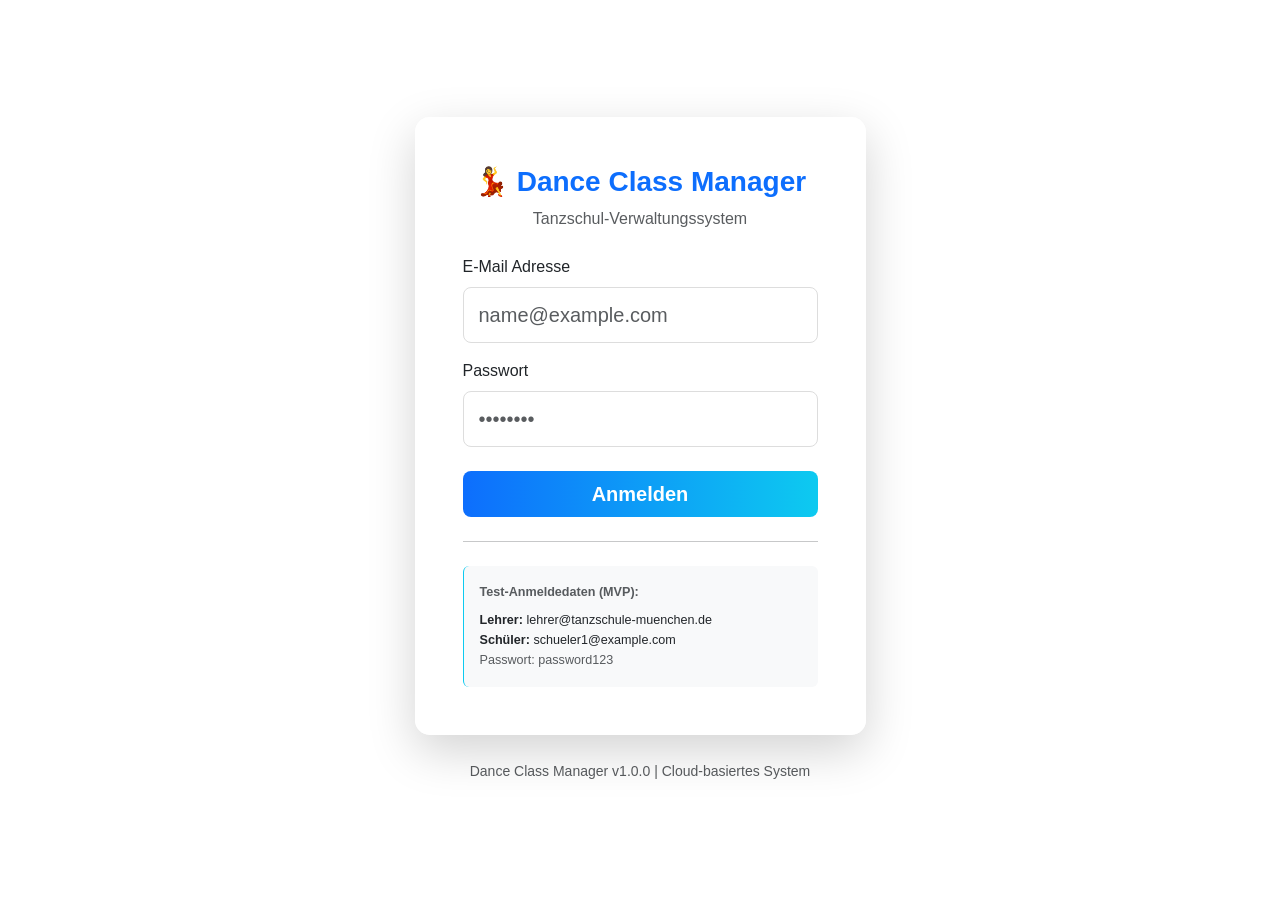
==== danceclass-manager-frontend/index.html @ b43e26ff "initial commit: perplexity front/backend" ====
<!DOCTYPE html>
<html lang="de">
<head>
    <meta charset="UTF-8">
    <meta name="viewport" content="width=device-width, initial-scale=1.0">
    <title>Dance Class Manager - Login</title>
    <link href="https://cdn.jsdelivr.net/npm/bootstrap@5.3.0/dist/css/bootstrap.min.css" rel="stylesheet">
    <link rel="stylesheet" href="css/style.css">
</head>
<body class="bg-gradient login-page">
    <div class="container">
        <div class="row justify-content-center align-items-center min-vh-100">
            <div class="col-md-6 col-lg-5">
                <div class="login-card card shadow-lg border-0">
                    <div class="card-body p-5">
                        <!-- Header -->
                        <div class="text-center mb-4">
                            <h1 class="h3 fw-bold text-primary">💃 Dance Class Manager</h1>
                            <p class="text-muted">Tanzschul-Verwaltungssystem</p>
                        </div>

                        <!-- Login Form -->
                        <form id="loginForm">
                            <div class="mb-3">
                                <label for="email" class="form-label">E-Mail Adresse</label>
                                <input 
                                    type="email" 
                                    class="form-control form-control-lg" 
                                    id="email" 
                                    placeholder="name@example.com"
                                    required
                                >
                            </div>

                            <div class="mb-4">
                                <label for="password" class="form-label">Passwort</label>
                                <input 
                                    type="password" 
                                    class="form-control form-control-lg" 
                                    id="password" 
                                    placeholder="••••••••"
                                    required
                                >
                            </div>

                            <!-- Error Message -->
                            <div id="errorAlert" class="alert alert-danger d-none" role="alert">
                                <strong>Fehler:</strong> <span id="errorMessage"></span>
                            </div>

                            <!-- Loading Spinner -->
                            <div id="loadingSpinner" class="spinner-border spinner-border-sm d-none" role="status">
                                <span class="visually-hidden">Wird geladen...</span>
                            </div>

                            <!-- Login Button -->
                            <button 
                                type="submit" 
                                class="btn btn-primary btn-lg w-100 fw-bold"
                                id="loginBtn"
                            >
                                Anmelden
                            </button>
                        </form>

                        <!-- Test Credentials Info -->
                        <hr class="my-4">
                        <div class="test-credentials p-3 bg-light rounded border-start border-info">
                            <small class="text-muted d-block mb-2"><strong>Test-Anmeldedaten (MVP):</strong></small>
                            <small class="d-block">
                                <strong>Lehrer:</strong> lehrer@tanzschule-muenchen.de
                            </small>
                            <small class="d-block">
                                <strong>Schüler:</strong> schueler1@example.com
                            </small>
                            <small class="d-block text-muted">
                                Passwort: password123
                            </small>
                        </div>
                    </div>
                </div>

                <!-- Footer -->
                <div class="text-center mt-4 text-muted">
                    <small>Dance Class Manager v1.0.0 | Cloud-basiertes System</small>
                </div>
            </div>
        </div>
    </div>

    <script src="https://cdn.jsdelivr.net/npm/bootstrap@5.3.0/dist/js/bootstrap.bundle.min.js"></script>
    <script src="js/api-client.js"></script>
    <script src="js/auth.js"></script>
    <script>
        // Login Form Handler
        document.getElementById('loginForm').addEventListener('submit', async (e) => {
            e.preventDefault();

            const email = document.getElementById('email').value;
            const password = document.getElementById('password').value;
            const loginBtn = document.getElementById('loginBtn');
            const errorAlert = document.getElementById('errorAlert');
            const loadingSpinner = document.getElementById('loadingSpinner');

            // UI States
            loginBtn.disabled = true;
            loadingSpinner.classList.remove('d-none');
            errorAlert.classList.add('d-none');

            try {
                const response = await apiClient.login(email, password);
                
                if (response.ok) {
                    const user = await response.json();
                    
                    // Store user info in session
                    sessionStorage.setItem('currentUser', JSON.stringify(user));
                    
                    // Redirect based on role
                    if (user.role === 'TEACHER') {
                        window.location.href = 'teacher-dashboard.html';
                    } else if (user.role === 'STUDENT') {
                        window.location.href = 'student-dashboard.html';
                    } else {
                        window.location.href = 'student-dashboard.html'; // Default
                    }
                } else {
                    const errorData = await response.text();
                    showError(errorData || 'Login fehlgeschlagen');
                }
            } catch (error) {
                console.error('Login error:', error);
                showError('Verbindung zum Server fehlgeschlagen. Bitte überprüfen Sie die Backend-Verbindung.');
            } finally {
                loginBtn.disabled = false;
                loadingSpinner.classList.add('d-none');
            }
        });

        function showError(message) {
            const errorAlert = document.getElementById('errorAlert');
            const errorMessage = document.getElementById('errorMessage');
            errorMessage.textContent = message;
            errorAlert.classList.remove('d-none');
        }

        // REMOVED: The auto-redirect on page load that caused the loop!
        // Only redirect if explicitly logged in (form submission)
    </script>
</body>
</html>
---- danceclass-manager-frontend/css/style.css ----
:root {
    --primary-color: #0d6efd;
    --secondary-color: #6c757d;
    --success-color: #198754;
    --danger-color: #dc3545;
    --warning-color: #ffc107;
    --info-color: #0dcaf0;
    --light-color: #f8f9fa;
    --dark-color: #212529;
}

* {
    margin: 0;
    padding: 0;
    box-sizing: border-box;
}

body {
    font-family: 'Segoe UI', Tahoma, Geneva, Verdana, sans-serif;
    background-color: #f5f7fa;
    color: var(--dark-color);
}

/* Login Page */
.login-page {
    background: linear-gradient(135deg, #667eea 0%, #764ba2 100%);
}

.login-card {
    border-radius: 15px;
    overflow: hidden;
}

.login-card .card-body {
    background: white;
}

/* Navbar */
.navbar-dark {
    background: linear-gradient(90deg, var(--primary-color), #0dcaf0) !important;
}

.navbar-brand {
    font-size: 1.5rem;
    letter-spacing: 1px;
}

/* Course Cards */
.course-card {
    transition: transform 0.3s ease, box-shadow 0.3s ease;
    border-radius: 10px;
    overflow: hidden;
}

.course-card:hover {
    transform: translateY(-5px);
    box-shadow: 0 10px 30px rgba(0, 0, 0, 0.15) !important;
}

.course-card .card-body {
    background: white;
}

.course-card .card-footer {
    background-color: #f8f9fa;
}

/* Buttons */
.btn {
    border-radius: 8px;
    font-weight: 500;
    transition: all 0.3s ease;
}

.btn-primary {
    background: linear-gradient(90deg, var(--primary-color), #0dcaf0);
    border: none;
}

.btn-primary:hover {
    background: linear-gradient(90deg, #0d5ed9, #0bb5e0);
    transform: translateY(-2px);
    box-shadow: 0 5px 15px rgba(13, 110, 253, 0.4);
}

/* Forms */
.form-control {
    border-radius: 8px;
    border: 1px solid #ddd;
    padding: 12px 15px;
    transition: border-color 0.3s ease;
}

.form-control:focus {
    border-color: var(--primary-color);
    box-shadow: 0 0 0 0.2rem rgba(13, 110, 253, 0.25);
}

/* Alerts */
.alert {
    border-radius: 10px;
    border: none;
    box-shadow: 0 2px 10px rgba(0, 0, 0, 0.1);
}

/* Modals */
.modal-content {
    border-radius: 15px;
    border: none;
    box-shadow: 0 10px 40px rgba(0, 0, 0, 0.2);
}

.modal-header {
    background: linear-gradient(90deg, var(--primary-color), #0dcaf0);
    color: white;
    border: none;
}

/* List Groups */
.list-group-item {
    border-radius: 8px;
    border: 1px solid #e9ecef;
    margin-bottom: 8px;
}

.list-group-item:hover {
    background-color: #f8f9fa;
}

/* Progress Bar */
.progress {
    background-color: #e9ecef;
    border-radius: 10px;
    overflow: hidden;
}

.progress-bar {
    background: linear-gradient(90deg, var(--info-color), #0dcaf0);
}

/* Utilities */
.min-vh-100 {
    min-height: 100vh;
}

.shadow-lg {
    box-shadow: 0 15px 35px rgba(0, 0, 0, 0.2);
}

.text-primary {
    color: var(--primary-color) !important;
}

.bg-gradient {
    background: linear-gradient(135deg, #667eea 0%, #764ba2 100%);
}

/* Responsive */
@media (max-width: 768px) {
    .login-card {
        margin: 20px;
    }

    .course-card {
        margin-bottom: 20px;
    }

    .navbar-brand {
        font-size: 1.2rem;
    }
}

/* Animations */
@keyframes fadeIn {
    from {
        opacity: 0;
        transform: translateY(10px);
    }
    to {
        opacity: 1;
        transform: translateY(0);
    }
}

.card {
    animation: fadeIn 0.5s ease-out;
}

/* Tab styling */
.nav-tabs {
    border-bottom: 2px solid #e9ecef;
}

.nav-tabs .nav-link {
    color: var(--secondary-color);
    border: none;
    border-bottom: 3px solid transparent;
    font-weight: 500;
    transition: all 0.3s ease;
}

.nav-tabs .nav-link:hover {
    color: var(--primary-color);
    border-bottom-color: var(--primary-color);
}

.nav-tabs .nav-link.active {
    color: var(--primary-color);
    border-bottom-color: var(--primary-color);
    background: none;
}

/* Test credentials box */
.test-credentials {
    font-size: 0.9rem;
    line-height: 1.6;
}
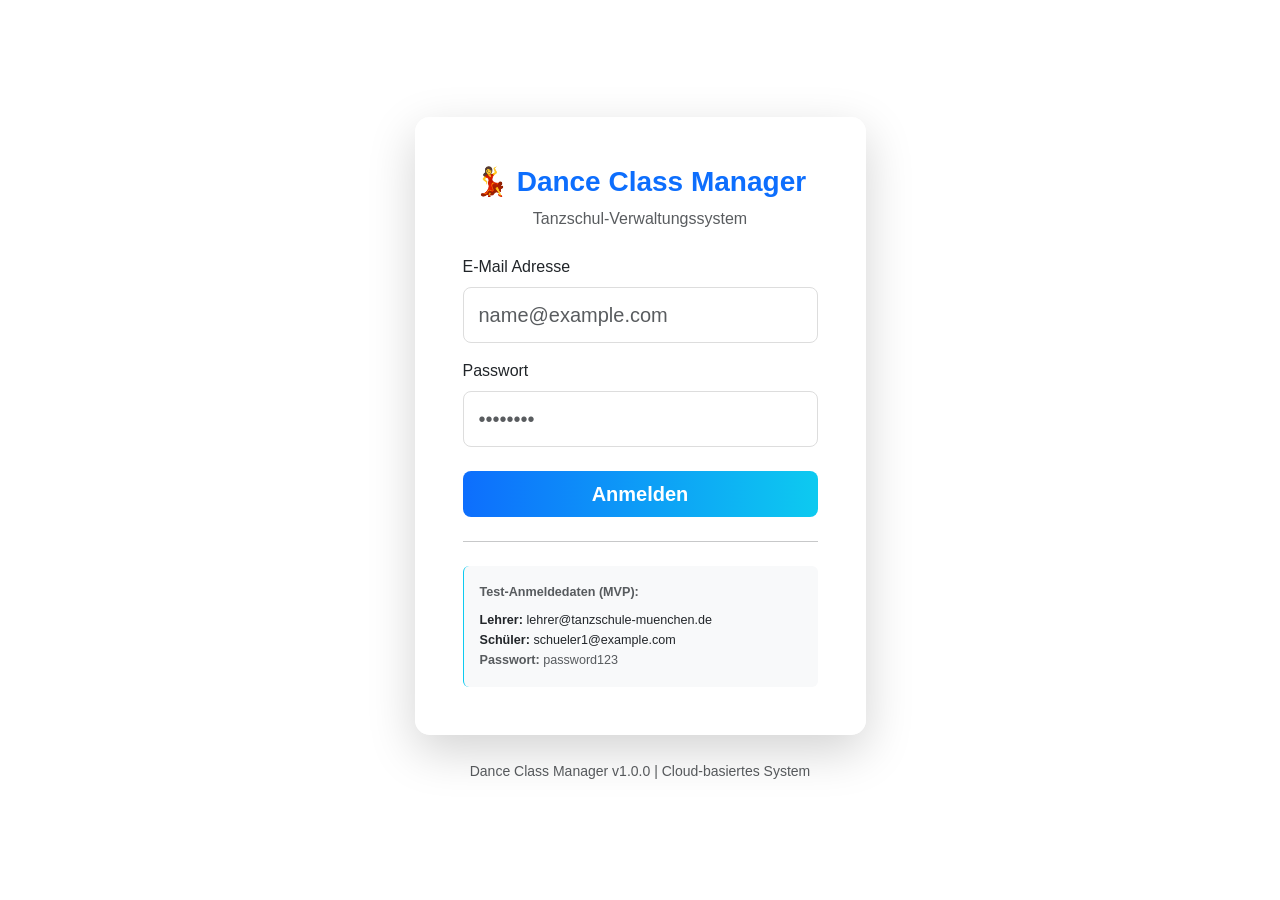
==== commit f3ad0b4b: "style changes" ====
--- a/danceclass-manager-frontend/index.html
+++ b/danceclass-manager-frontend/index.html
@@ -68,13 +68,13 @@
                         <div class="test-credentials p-3 bg-light rounded border-start border-info">
                             <small class="text-muted d-block mb-2"><strong>Test-Anmeldedaten (MVP):</strong></small>
                             <small class="d-block">
-                                <strong>Lehrer:</strong> lehrer@tanzschule-muenchen.de
+                                <strong>Lehrer: </strong>lehrer@tanzschule-muenchen.de
                             </small>
                             <small class="d-block">
-                                <strong>Schüler:</strong> schueler1@example.com
+                                <strong>Schüler: </strong>schueler1@example.com
                             </small>
                             <small class="d-block text-muted">
-                                Passwort: password123
+                                <strong>Passwort: </strong>password123
                             </small>
                         </div>
                     </div>
